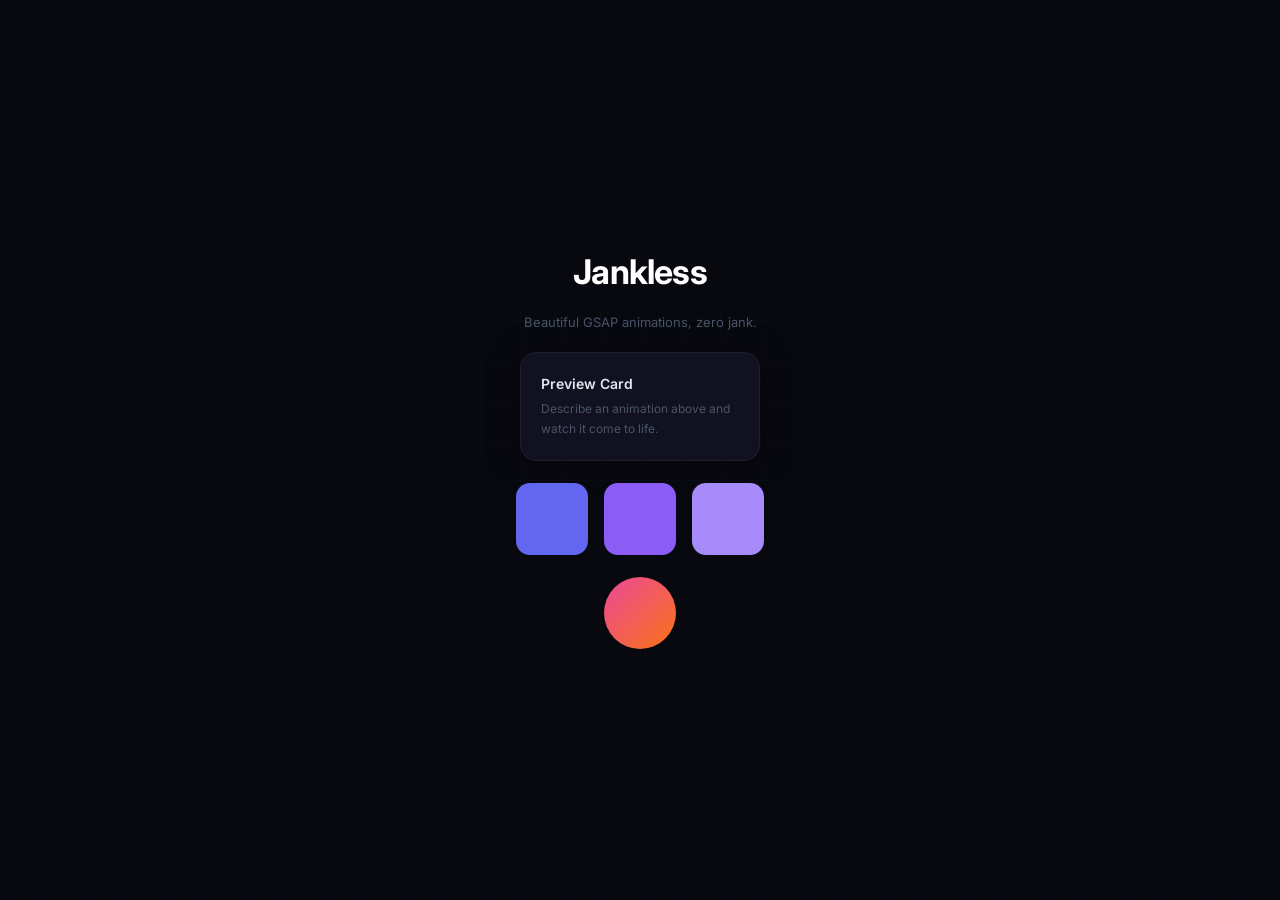
==== sandbox.html @ 8af08072 "Add light/dark mode toggle with localStorage persistence" ====
<!DOCTYPE html>
<html lang="en">
<head>
  <meta charset="UTF-8">
  <meta name="viewport" content="width=device-width, initial-scale=1.0">
  <title>Jankless Canvas</title>
  <link rel="preconnect" href="https://fonts.googleapis.com">
  <link href="https://fonts.googleapis.com/css2?family=Inter:wght@400;500;600;700&display=swap" rel="stylesheet">
  <style>
    *, *::before, *::after { margin: 0; padding: 0; box-sizing: border-box; }

    body {
      background: #08080f;
      font-family: 'Inter', -apple-system, sans-serif;
      display: flex;
      align-items: center;
      justify-content: center;
      min-height: 100vh;
      overflow: hidden;
      -webkit-font-smoothing: antialiased;
      transition: background 0.2s;
    }

    /* Subtle grid background */
    body::before {
      content: '';
      position: fixed;
      inset: 0;
      background-image:
        linear-gradient(rgba(99,102,241,0.04) 1px, transparent 1px),
        linear-gradient(90deg, rgba(99,102,241,0.04) 1px, transparent 1px);
      background-size: 40px 40px;
      pointer-events: none;
      transition: background-image 0.2s;
    }

    /* ─── Light mode ──────────────────────────────── */

    body[data-theme="light"] {
      background: #f0f4f8;
    }

    body[data-theme="light"]::before {
      background-image:
        linear-gradient(rgba(0,0,0,0.05) 1px, transparent 1px),
        linear-gradient(90deg, rgba(0,0,0,0.05) 1px, transparent 1px);
    }

    body[data-theme="light"] #heading {
      color: #1a202c;
    }

    body[data-theme="light"] #subtext {
      color: #64748b;
    }

    body[data-theme="light"] #card {
      background: #ffffff;
      border-color: #dde3ec;
      box-shadow: 0 4px 24px rgba(0,0,0,0.07);
    }

    body[data-theme="light"] .card-title {
      color: #1a202c;
    }

    body[data-theme="light"] .card-body {
      color: #64748b;
    }

    #stage {
      display: flex;
      flex-direction: column;
      align-items: center;
      justify-content: center;
      gap: 22px;
      padding: 48px 40px;
      width: 100%;
      min-height: 100vh;
      position: relative;
    }

    #heading {
      font-size: 34px;
      font-weight: 700;
      color: #ffffff;
      letter-spacing: -0.8px;
      text-align: center;
    }

    #subtext {
      font-size: 13px;
      color: #4a5568;
      text-align: center;
      max-width: 280px;
    }

    #card {
      width: 240px;
      background: #111120;
      border: 1px solid #1e1e32;
      border-radius: 16px;
      padding: 22px 20px;
      box-shadow: 0 4px 32px rgba(0,0,0,0.4);
    }

    .card-title {
      color: #e2e8f0;
      font-size: 14px;
      font-weight: 600;
      margin-bottom: 7px;
    }

    .card-body {
      color: #4a5568;
      font-size: 12px;
      line-height: 1.6;
    }

    #boxes {
      display: flex;
      gap: 16px;
      align-items: center;
    }

    .box {
      width: 72px;
      height: 72px;
      border-radius: 14px;
      flex-shrink: 0;
    }

    #box1 { background: #6366f1; }
    #box2 { background: #8b5cf6; }
    #box3 { background: #a78bfa; }

    #circle {
      width: 72px;
      height: 72px;
      border-radius: 50%;
      background: linear-gradient(135deg, #ec4899 0%, #f97316 100%);
      flex-shrink: 0;
    }
  </style>
</head>
<body>
  <div id="stage">
    <div id="heading">Jankless</div>
    <div id="subtext">Beautiful GSAP animations, zero jank.</div>
    <div id="card">
      <div class="card-title">Preview Card</div>
      <div class="card-body">Describe an animation above and watch it come to life.</div>
    </div>
    <div id="boxes">
      <div class="box" id="box1"></div>
      <div class="box" id="box2"></div>
      <div class="box" id="box3"></div>
    </div>
    <div id="circle"></div>
  </div>

  <script src="https://cdnjs.cloudflare.com/ajax/libs/gsap/3.12.2/gsap.min.js"></script>
  <script>
    const TARGETS = ['#heading', '#subtext', '#card', '.card-title', '.card-body', '#box1', '#box2', '#box3', '#circle', '#boxes', '#stage'];

    let _timeScale = 1;

    function resetAll() {
      gsap.killTweensOf('*');
      TARGETS.forEach(sel => {
        const el = document.querySelector(sel);
        if (el) gsap.set(el, { clearProps: 'all' });
      });
    }

    window.addEventListener('message', function(e) {
      if (!e.data || !e.data.type) return;

      if (e.data.type === 'RUN_ANIMATION') {
        resetAll();
        gsap.globalTimeline.play();
        gsap.globalTimeline.timeScale(_timeScale);
        try {
          // eslint-disable-next-line no-new-func
          const fn = new Function('gsap', e.data.code);
          fn(gsap);
          window.parent.postMessage({ type: 'ANIMATION_OK' }, '*');
        } catch (err) {
          window.parent.postMessage({ type: 'ANIMATION_ERROR', error: err.message }, '*');
        }
      }

      if (e.data.type === 'RESET') {
        resetAll();
        gsap.globalTimeline.play();
        gsap.globalTimeline.timeScale(_timeScale);
        window.parent.postMessage({ type: 'RESET_OK' }, '*');
      }

      if (e.data.type === 'PAUSE') {
        gsap.globalTimeline.pause();
      }

      if (e.data.type === 'PLAY') {
        gsap.globalTimeline.play();
      }

      if (e.data.type === 'SET_TIMESCALE') {
        _timeScale = e.data.value;
        gsap.globalTimeline.timeScale(_timeScale);
      }

      if (e.data.type === 'SET_THEME') {
        document.body.setAttribute('data-theme', e.data.theme);
      }
    });
  </script>
</body>
</html>
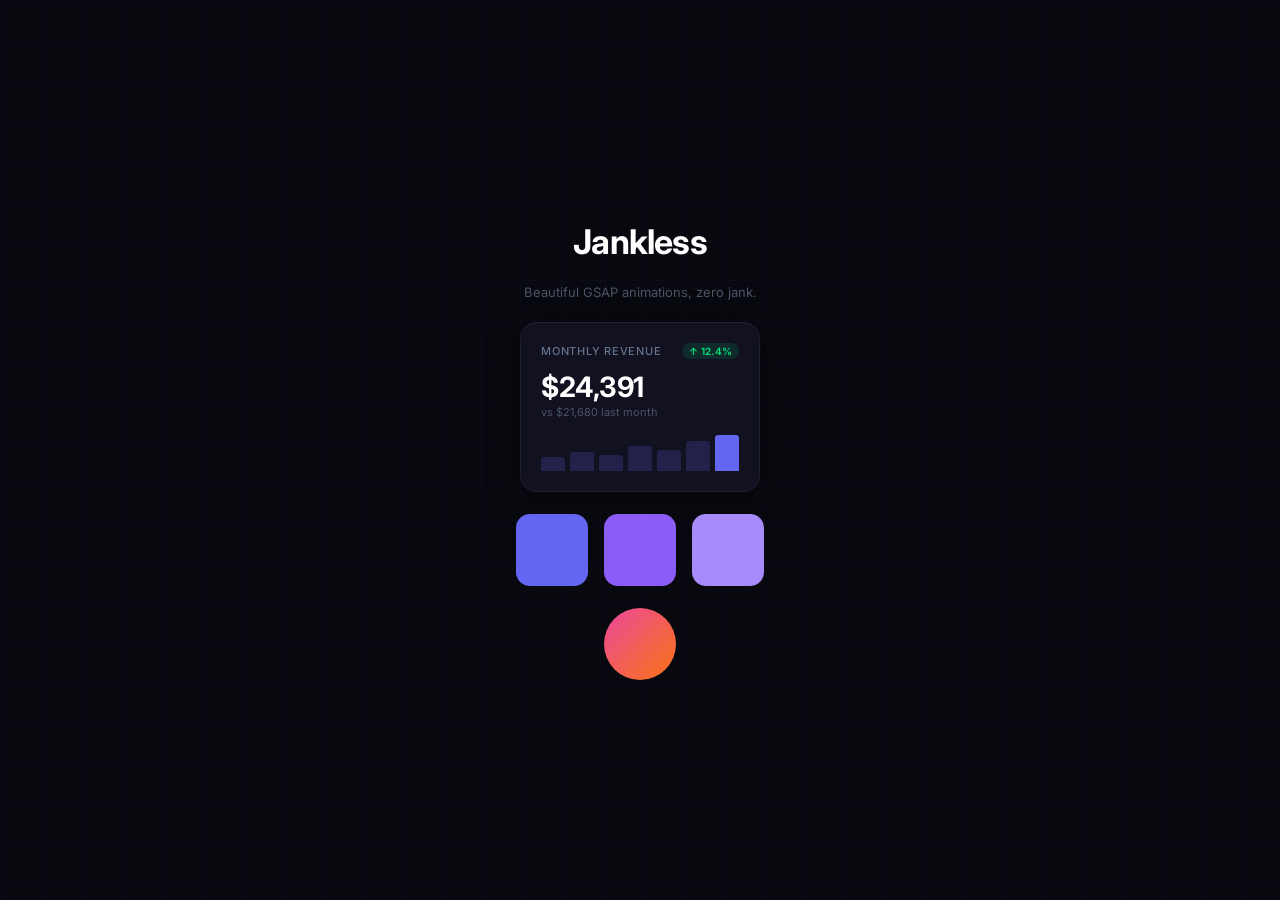
==== commit 80e77a12: "Redesign card as dashboard stat widget with metric, trend badge, and mini bar chart" ====
--- a/sandbox.html
+++ b/sandbox.html
@@ -60,13 +60,11 @@
       box-shadow: 0 4px 24px rgba(0,0,0,0.07);
     }
 
-    body[data-theme="light"] .card-title {
-      color: #1a202c;
-    }
-
-    body[data-theme="light"] .card-body {
-      color: #64748b;
-    }
+    body[data-theme="light"] .card-label { color: #94a3b8; }
+    body[data-theme="light"] .card-metric { color: #1a202c; }
+    body[data-theme="light"] .card-sub { color: #94a3b8; }
+    body[data-theme="light"] .card-bar { background: rgba(99,102,241,0.15); }
+    body[data-theme="light"] .card-bar.active { background: #6366f1; }
 
     #stage {
       display: flex;
@@ -100,21 +98,66 @@
       background: #111120;
       border: 1px solid #1e1e32;
       border-radius: 16px;
-      padding: 22px 20px;
+      padding: 20px;
       box-shadow: 0 4px 32px rgba(0,0,0,0.4);
     }
 
-    .card-title {
-      color: #e2e8f0;
-      font-size: 14px;
+    .card-header {
+      display: flex;
+      justify-content: space-between;
+      align-items: center;
+      margin-bottom: 14px;
+    }
+
+    .card-label {
+      font-size: 11px;
+      font-weight: 500;
+      text-transform: uppercase;
+      letter-spacing: 0.07em;
+      color: #64748b;
+    }
+
+    .card-badge {
+      background: rgba(0,230,122,0.12);
+      color: #00e67a;
+      font-size: 10px;
       font-weight: 600;
-      margin-bottom: 7px;
-    }
-
-    .card-body {
+      padding: 2px 7px;
+      border-radius: 20px;
+      letter-spacing: 0.02em;
+    }
+
+    .card-metric {
+      font-size: 28px;
+      font-weight: 700;
+      color: #ffffff;
+      letter-spacing: -0.5px;
+      line-height: 1;
+      margin-bottom: 4px;
+    }
+
+    .card-sub {
+      font-size: 11px;
       color: #4a5568;
-      font-size: 12px;
-      line-height: 1.6;
+      margin-bottom: 16px;
+    }
+
+    .card-bars {
+      display: flex;
+      align-items: flex-end;
+      gap: 5px;
+      height: 36px;
+    }
+
+    .card-bar {
+      flex: 1;
+      background: rgba(99,102,241,0.2);
+      border-radius: 3px 3px 0 0;
+      min-height: 4px;
+    }
+
+    .card-bar.active {
+      background: #6366f1;
     }
 
     #boxes {
@@ -140,6 +183,11 @@
       border-radius: 50%;
       background: linear-gradient(135deg, #ec4899 0%, #f97316 100%);
       flex-shrink: 0;
+    }
+
+    @media (max-width: 768px) {
+      #heading, #subtext { display: none; }
+      #stage { gap: 16px; padding: 24px 20px; }
     }
   </style>
 </head>
@@ -148,8 +196,21 @@
     <div id="heading">Jankless</div>
     <div id="subtext">Beautiful GSAP animations, zero jank.</div>
     <div id="card">
-      <div class="card-title">Preview Card</div>
-      <div class="card-body">Describe an animation above and watch it come to life.</div>
+      <div class="card-header">
+        <span class="card-label">Monthly Revenue</span>
+        <span class="card-badge">↑ 12.4%</span>
+      </div>
+      <div class="card-metric">$24,391</div>
+      <div class="card-sub">vs $21,680 last month</div>
+      <div class="card-bars">
+        <div class="card-bar" style="height:38%"></div>
+        <div class="card-bar" style="height:52%"></div>
+        <div class="card-bar" style="height:44%"></div>
+        <div class="card-bar" style="height:68%"></div>
+        <div class="card-bar" style="height:57%"></div>
+        <div class="card-bar" style="height:82%"></div>
+        <div class="card-bar active" style="height:100%"></div>
+      </div>
     </div>
     <div id="boxes">
       <div class="box" id="box1"></div>
@@ -161,7 +222,7 @@
 
   <script src="https://cdnjs.cloudflare.com/ajax/libs/gsap/3.12.2/gsap.min.js"></script>
   <script>
-    const TARGETS = ['#heading', '#subtext', '#card', '.card-title', '.card-body', '#box1', '#box2', '#box3', '#circle', '#boxes', '#stage'];
+    const TARGETS = ['#heading', '#subtext', '#card', '.card-header', '.card-label', '.card-badge', '.card-metric', '.card-sub', '.card-bars', '.card-bar', '#box1', '#box2', '#box3', '#circle', '#boxes', '#stage'];
 
     let _timeScale = 1;
 
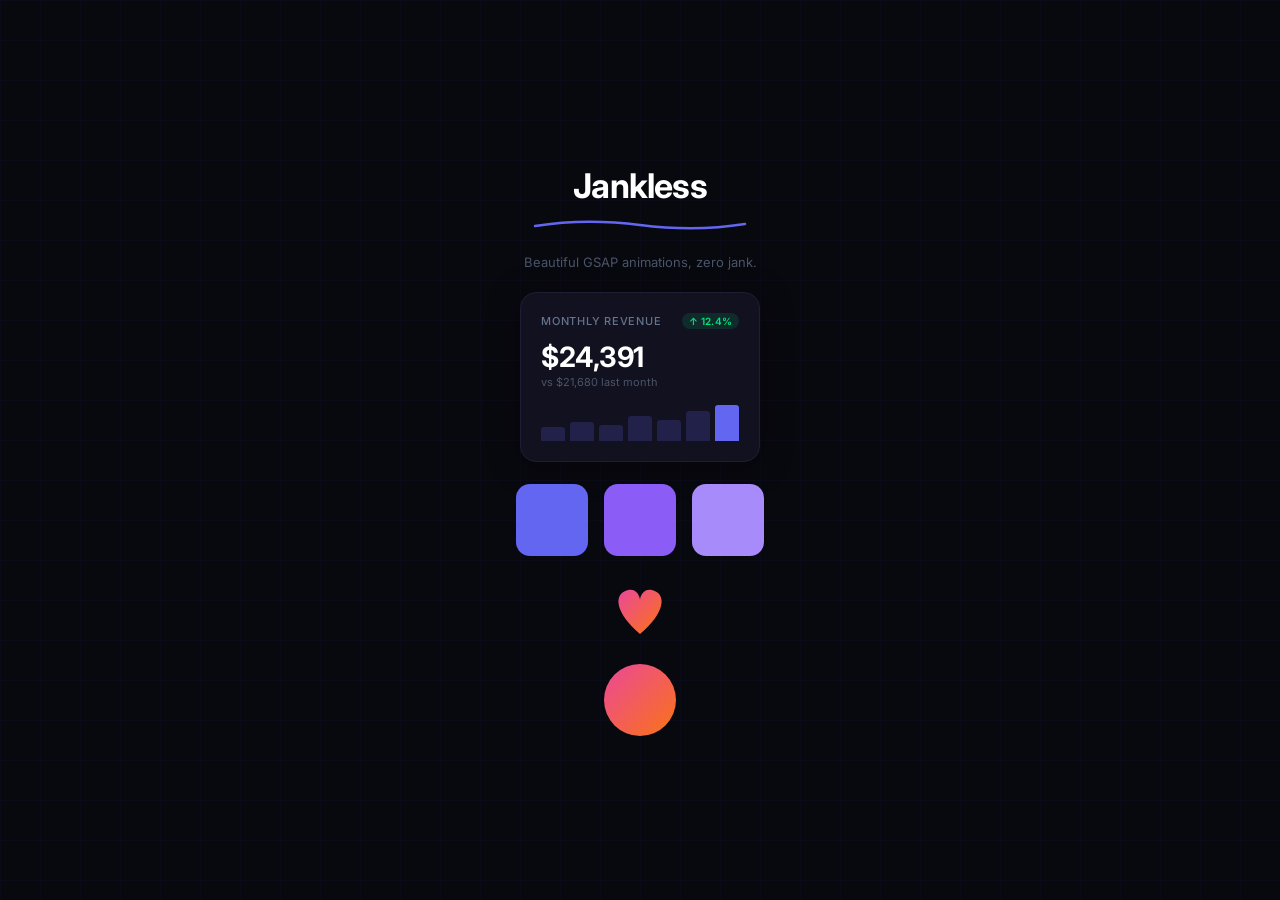
==== commit 72894bda: "Wire in 12 GSAP plugins + ease curve visualizer + new SVG targets - /vendor/: SplitText, DrawSVG, Mo" ====
--- a/sandbox.html
+++ b/sandbox.html
@@ -185,15 +185,74 @@
       flex-shrink: 0;
     }
 
-    @media (max-width: 768px) {
-      #heading, #subtext { display: none; }
-      #stage { gap: 16px; padding: 24px 20px; }
+    /* Target 7 — Underline (for DrawSVG demos) */
+    #underline-svg {
+      display: block;
+      margin-top: -10px;
+      overflow: visible;
+    }
+    #underline {
+      stroke: #6366f1;
+      stroke-width: 2.5;
+      fill: none;
+      stroke-linecap: round;
+    }
+    body[data-theme="light"] #underline { stroke: #6366f1; }
+
+    /* Target 8 — Morph Shape (for MorphSVG demos) */
+    #morph-svg {
+      display: block;
+      overflow: visible;
+    }
+    #morph-shape {
+      fill: url(#morph-grad);
+    }
+
+    /* Compact layout when the canvas iframe gets narrow.
+       NOTE: only collapse padding/gap — keep all elements visible
+       so they stay valid animation targets. */
+    @media (max-width: 520px) {
+      #stage { gap: 14px; padding: 20px 16px; }
+      #heading { font-size: 26px; }
+      #subtext { font-size: 12px; }
+    }
+
+    /* ─── Target highlight overlay ────────────────────────────────── */
+    #jl-highlight-layer {
+      position: fixed;
+      inset: 0;
+      pointer-events: none;
+      z-index: 9999;
+    }
+    .jl-highlight {
+      position: absolute;
+      border: 2px dashed #6366f1;
+      border-radius: 6px;
+      background: rgba(99,102,241,0.07);
+      box-shadow:
+        0 0 0 1px rgba(99,102,241,0.25),
+        0 0 20px rgba(99,102,241,0.45);
+      animation: jl-pulse 1.4s ease-in-out infinite;
+    }
+    @keyframes jl-pulse {
+      0%, 100% { opacity: 1; }
+      50%      { opacity: 0.55; }
+    }
+    body[data-theme="light"] .jl-highlight {
+      background: rgba(99,102,241,0.1);
+      box-shadow:
+        0 0 0 1px rgba(99,102,241,0.35),
+        0 0 16px rgba(99,102,241,0.35);
     }
   </style>
 </head>
 <body>
   <div id="stage">
     <div id="heading">Jankless</div>
+    <!-- Target 7 — Underline path (DrawSVG demos) -->
+    <svg id="underline-svg" width="220" height="14" viewBox="0 0 220 14" xmlns="http://www.w3.org/2000/svg">
+      <path id="underline" d="M5 8 Q 55 0, 110 7 T 215 6"/>
+    </svg>
     <div id="subtext">Beautiful GSAP animations, zero jank.</div>
     <div id="card">
       <div class="card-header">
@@ -217,64 +276,278 @@
       <div class="box" id="box2"></div>
       <div class="box" id="box3"></div>
     </div>
+    <!-- Target 8 — Morph shape (MorphSVG demos). Default: heart -->
+    <svg id="morph-svg" width="64" height="64" viewBox="0 0 64 64" xmlns="http://www.w3.org/2000/svg">
+      <defs>
+        <linearGradient id="morph-grad" x1="0" y1="0" x2="1" y2="1">
+          <stop offset="0%" stop-color="#ec4899"/>
+          <stop offset="100%" stop-color="#f97316"/>
+        </linearGradient>
+      </defs>
+      <path id="morph-shape" d="M32 56 C 8 36, 4 16, 20 12 C 28 10, 32 18, 32 22 C 32 18, 36 10, 44 12 C 60 16, 56 36, 32 56 Z"/>
+    </svg>
     <div id="circle"></div>
   </div>
 
+  <!-- GSAP core -->
   <script src="https://cdnjs.cloudflare.com/ajax/libs/gsap/3.12.2/gsap.min.js"></script>
+  <!-- Bonus + free plugins (self-hosted, see /vendor/) -->
+  <script src="vendor/EasePack.min.js"></script>
+  <script src="vendor/CustomEase.min.js"></script>
+  <script src="vendor/CustomBounce.min.js"></script>
+  <script src="vendor/CustomWiggle.min.js"></script>
+  <script src="vendor/SplitText.min.js"></script>
+  <script src="vendor/Flip.min.js"></script>
+  <script src="vendor/MotionPathPlugin.min.js"></script>
+  <script src="vendor/DrawSVGPlugin.min.js"></script>
+  <script src="vendor/MorphSVGPlugin.min.js"></script>
+  <script src="vendor/Physics2DPlugin.min.js"></script>
+  <script src="vendor/ScrambleTextPlugin.min.js"></script>
+  <script src="vendor/TextPlugin.min.js"></script>
   <script>
-    const TARGETS = ['#heading', '#subtext', '#card', '.card-header', '.card-label', '.card-badge', '.card-metric', '.card-sub', '.card-bars', '.card-bar', '#box1', '#box2', '#box3', '#circle', '#boxes', '#stage'];
+    // Register every plugin we expect to use. Wrapped in try so a missing
+    // file (e.g. user hasn't dropped one in /vendor/) only logs and keeps
+    // the rest working.
+    function safeReg(name, obj) {
+      if (typeof obj !== 'undefined') {
+        try { gsap.registerPlugin(obj); }
+        catch (e) { console.warn('[Jankless] failed to register', name, e); }
+      } else {
+        console.info('[Jankless] plugin not loaded:', name);
+      }
+    }
+    safeReg('CustomEase',         window.CustomEase);
+    safeReg('CustomBounce',       window.CustomBounce);
+    safeReg('CustomWiggle',       window.CustomWiggle);
+    safeReg('SplitText',          window.SplitText);
+    safeReg('Flip',               window.Flip);
+    safeReg('MotionPathPlugin',   window.MotionPathPlugin);
+    safeReg('DrawSVGPlugin',      window.DrawSVGPlugin);
+    safeReg('MorphSVGPlugin',     window.MorphSVGPlugin);
+    safeReg('Physics2DPlugin',    window.Physics2DPlugin);
+    safeReg('ScrambleTextPlugin', window.ScrambleTextPlugin);
+    safeReg('TextPlugin',         window.TextPlugin);
+
+    const TARGETS = ['#heading', '#subtext', '#card', '.card-header', '.card-label', '.card-badge', '.card-metric', '.card-sub', '.card-bars', '.card-bar', '#box1', '#box2', '#box3', '#circle', '#boxes', '#stage', '#underline', '#underline-svg', '#morph-shape', '#morph-svg'];
+
+    // Capture the original morph path so we can revert across runs
+    const _morphOriginal = (() => {
+      const el = document.getElementById('morph-shape');
+      return el ? el.getAttribute('d') : null;
+    })();
+    const _underlineOriginal = (() => {
+      const el = document.getElementById('underline');
+      return el ? el.getAttribute('d') : null;
+    })();
 
     let _timeScale = 1;
+    let _master    = null;       // master timeline that wraps user code
+    let _loop      = false;
+    let _yoyo      = false;
+    let _lastCode  = '';
+    let _scrubbing = false;       // user is dragging the scrubber
 
     function resetAll() {
+      if (_master) {
+        _master.kill();
+        _master = null;
+      }
       gsap.killTweensOf('*');
       TARGETS.forEach(sel => {
         const el = document.querySelector(sel);
         if (el) gsap.set(el, { clearProps: 'all' });
       });
+      // Restore SVG path data so morph/draw demos can re-run cleanly
+      const morph = document.getElementById('morph-shape');
+      if (morph && _morphOriginal) morph.setAttribute('d', _morphOriginal);
+      const underline = document.getElementById('underline');
+      if (underline && _underlineOriginal) underline.setAttribute('d', _underlineOriginal);
+      // Revert SplitText if it injected wrappers
+      try {
+        document.querySelectorAll('.split-revert-marker').forEach(s => s.remove?.());
+      } catch (_) {}
+    }
+
+    function postProgress() {
+      if (!_master) return;
+      const dur = _master.duration() || 0;
+      const t   = _master.time();
+      const p   = dur > 0 ? Math.min(t / dur, 1) : 0;
+      window.parent.postMessage({
+        type: 'PROGRESS',
+        progress: p,
+        time: t,
+        duration: dur,
+      }, '*');
+    }
+
+    /**
+     * Run user code inside a master timeline.
+     *
+     * We monkey-patch gsap.to/from/fromTo/set/timeline so any tween the
+     * user creates is added to our master timeline instead of going
+     * straight to the global one. This gives us a single handle to
+     * scrub, loop, and yoyo over the whole animation.
+     */
+    function runUserCode(code) {
+      resetAll();
+
+      _master = gsap.timeline({
+        repeat: _loop ? -1 : 0,
+        yoyo:   _yoyo,
+        onUpdate: postProgress,
+        onRepeat: postProgress,
+        onComplete: postProgress,
+      });
+      _master.timeScale(_timeScale);
+
+      // Save originals
+      const _to       = gsap.to;
+      const _from     = gsap.from;
+      const _fromTo   = gsap.fromTo;
+      const _set      = gsap.set;
+      const _timeline = gsap.timeline;
+
+      // Patch — route everything through the master timeline
+      gsap.to     = function (target, vars)            { return _master.to(target, vars); };
+      gsap.from   = function (target, vars)            { return _master.from(target, vars); };
+      gsap.fromTo = function (target, fromVars, toVars){ return _master.fromTo(target, fromVars, toVars); };
+      gsap.set    = function (target, vars)            { return _master.set(target, vars); };
+      gsap.timeline = function (vars) {
+        const child = _timeline.call(gsap, vars);
+        _master.add(child);
+        return child;
+      };
+
+      try {
+        // eslint-disable-next-line no-new-func
+        const fn = new Function('gsap', code);
+        fn(gsap);
+        window.parent.postMessage({
+          type: 'ANIMATION_OK',
+          duration: _master.duration(),
+        }, '*');
+      } catch (err) {
+        window.parent.postMessage({ type: 'ANIMATION_ERROR', error: err.message }, '*');
+      } finally {
+        // Restore originals
+        gsap.to       = _to;
+        gsap.from     = _from;
+        gsap.fromTo   = _fromTo;
+        gsap.set      = _set;
+        gsap.timeline = _timeline;
+      }
+
+      postProgress();
     }
 
     window.addEventListener('message', function(e) {
       if (!e.data || !e.data.type) return;
 
-      if (e.data.type === 'RUN_ANIMATION') {
-        resetAll();
-        gsap.globalTimeline.play();
-        gsap.globalTimeline.timeScale(_timeScale);
-        try {
-          // eslint-disable-next-line no-new-func
-          const fn = new Function('gsap', e.data.code);
-          fn(gsap);
-          window.parent.postMessage({ type: 'ANIMATION_OK' }, '*');
-        } catch (err) {
-          window.parent.postMessage({ type: 'ANIMATION_ERROR', error: err.message }, '*');
-        }
-      }
-
-      if (e.data.type === 'RESET') {
-        resetAll();
-        gsap.globalTimeline.play();
-        gsap.globalTimeline.timeScale(_timeScale);
-        window.parent.postMessage({ type: 'RESET_OK' }, '*');
-      }
-
-      if (e.data.type === 'PAUSE') {
-        gsap.globalTimeline.pause();
-      }
-
-      if (e.data.type === 'PLAY') {
-        gsap.globalTimeline.play();
-      }
-
-      if (e.data.type === 'SET_TIMESCALE') {
-        _timeScale = e.data.value;
-        gsap.globalTimeline.timeScale(_timeScale);
-      }
-
-      if (e.data.type === 'SET_THEME') {
-        document.body.setAttribute('data-theme', e.data.theme);
+      switch (e.data.type) {
+
+        case 'RUN_ANIMATION':
+          _lastCode = e.data.code;
+          runUserCode(e.data.code);
+          break;
+
+        case 'RESET':
+          resetAll();
+          window.parent.postMessage({ type: 'RESET_OK' }, '*');
+          window.parent.postMessage({ type: 'PROGRESS', progress: 0, time: 0, duration: 0 }, '*');
+          break;
+
+        case 'PAUSE':
+          if (_master) _master.pause();
+          break;
+
+        case 'PLAY':
+          if (_master) _master.play();
+          break;
+
+        case 'SET_TIMESCALE':
+          _timeScale = e.data.value;
+          if (_master) _master.timeScale(_timeScale);
+          break;
+
+        case 'SET_PROGRESS':
+          if (_master) {
+            _scrubbing = !!e.data.scrubbing;
+            if (_scrubbing) _master.pause();
+            _master.progress(Math.max(0, Math.min(1, e.data.value)));
+          }
+          break;
+
+        case 'SCRUB_END':
+          _scrubbing = false;
+          if (_master && e.data.resume) _master.play();
+          break;
+
+        case 'SET_LOOP':
+          _loop = !!e.data.value;
+          // Re-run so the new repeat setting takes effect
+          if (_lastCode) runUserCode(_lastCode);
+          break;
+
+        case 'SET_YOYO':
+          _yoyo = !!e.data.value;
+          if (_lastCode) runUserCode(_lastCode);
+          break;
+
+        case 'SET_THEME':
+          document.body.setAttribute('data-theme', e.data.theme);
+          break;
+
+        case 'HIGHLIGHT_TARGET':
+          highlightTargets(e.data.selector);
+          break;
+
+        case 'UNHIGHLIGHT_TARGET':
+          clearHighlights();
+          break;
       }
     });
+
+    // ─── Hover highlight overlay ──────────────────────────────────────────
+    let _hlLayer = null;
+    function ensureHlLayer() {
+      if (_hlLayer && document.body.contains(_hlLayer)) return _hlLayer;
+      _hlLayer = document.createElement('div');
+      _hlLayer.id = 'jl-highlight-layer';
+      document.body.appendChild(_hlLayer);
+      return _hlLayer;
+    }
+    function clearHighlights() {
+      if (_hlLayer) _hlLayer.innerHTML = '';
+    }
+    function highlightTargets(selector) {
+      clearHighlights();
+      if (!selector) return;
+      let els;
+      try { els = document.querySelectorAll(selector); }
+      catch (_) { return; }
+      const layer = ensureHlLayer();
+      els.forEach(el => {
+        const r = el.getBoundingClientRect();
+        if (r.width === 0 && r.height === 0) return;
+        const hl = document.createElement('div');
+        hl.className = 'jl-highlight';
+        const pad = 4;
+        hl.style.left   = (r.left   - pad) + 'px';
+        hl.style.top    = (r.top    - pad) + 'px';
+        hl.style.width  = (r.width  + pad * 2) + 'px';
+        hl.style.height = (r.height + pad * 2) + 'px';
+        layer.appendChild(hl);
+      });
+    }
+    // Recompute on resize so highlights track layout changes
+    window.addEventListener('resize', () => {
+      // No stored selector — parent re-sends on hover. Just clear stale rects.
+      clearHighlights();
+    });
+
+    // Tell the parent we're ready
+    window.parent.postMessage({ type: 'SANDBOX_READY' }, '*');
   </script>
 </body>
 </html>
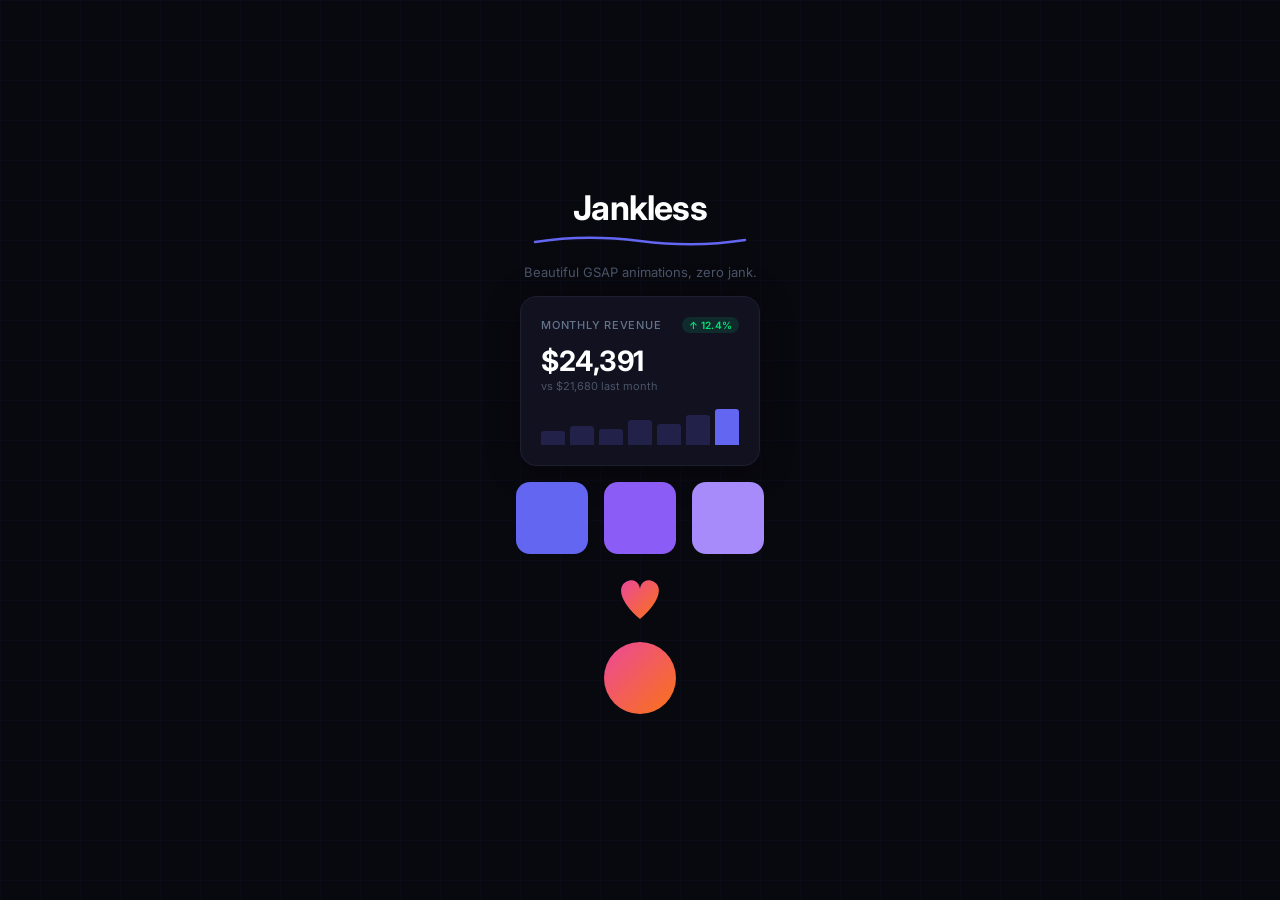
==== commit 23e35c80: "Fix Target 6 (and any off-screen target) not appearing on hover - Stage was overflowing the iframe v" ====
--- a/sandbox.html
+++ b/sandbox.html
@@ -13,13 +13,16 @@
       background: #08080f;
       font-family: 'Inter', -apple-system, sans-serif;
       display: flex;
-      align-items: center;
+      align-items: flex-start;
       justify-content: center;
       min-height: 100vh;
-      overflow: hidden;
+      overflow-y: auto;       /* allow scroll if stage is taller than viewport */
+      overflow-x: hidden;
       -webkit-font-smoothing: antialiased;
       transition: background 0.2s;
     }
+    body::-webkit-scrollbar { width: 6px; }
+    body::-webkit-scrollbar-thumb { background: rgba(99,102,241,0.25); border-radius: 3px; }
 
     /* Subtle grid background */
     body::before {
@@ -71,8 +74,8 @@
       flex-direction: column;
       align-items: center;
       justify-content: center;
-      gap: 22px;
-      padding: 48px 40px;
+      gap: 16px;
+      padding: 28px 32px;
       width: 100%;
       min-height: 100vh;
       position: relative;
@@ -277,7 +280,7 @@
       <div class="box" id="box3"></div>
     </div>
     <!-- Target 8 — Morph shape (MorphSVG demos). Default: heart -->
-    <svg id="morph-svg" width="64" height="64" viewBox="0 0 64 64" xmlns="http://www.w3.org/2000/svg">
+    <svg id="morph-svg" width="56" height="56" viewBox="0 0 64 64" xmlns="http://www.w3.org/2000/svg">
       <defs>
         <linearGradient id="morph-grad" x1="0" y1="0" x2="1" y2="1">
           <stop offset="0%" stop-color="#ec4899"/>
@@ -520,7 +523,7 @@
     function clearHighlights() {
       if (_hlLayer) _hlLayer.innerHTML = '';
     }
-    function highlightTargets(selector) {
+    function drawRectsForSelector(selector) {
       clearHighlights();
       if (!selector) return;
       let els;
@@ -540,6 +543,29 @@
         layer.appendChild(hl);
       });
     }
+
+    function highlightTargets(selector) {
+      if (!selector) { clearHighlights(); return; }
+      let els;
+      try { els = document.querySelectorAll(selector); }
+      catch (_) { return; }
+
+      // If the first match is off-screen, scroll it into view first,
+      // then draw the highlights at their post-scroll positions.
+      const first = els[0];
+      if (first) {
+        const r = first.getBoundingClientRect();
+        const offTop    = r.top < 0;
+        const offBottom = r.bottom > window.innerHeight;
+        if (offTop || offBottom) {
+          first.scrollIntoView({ behavior: 'smooth', block: 'center' });
+          // Wait a moment for the smooth scroll to land before drawing
+          setTimeout(() => drawRectsForSelector(selector), 320);
+          return;
+        }
+      }
+      drawRectsForSelector(selector);
+    }
     // Recompute on resize so highlights track layout changes
     window.addEventListener('resize', () => {
       // No stored selector — parent re-sends on hover. Just clear stale rects.
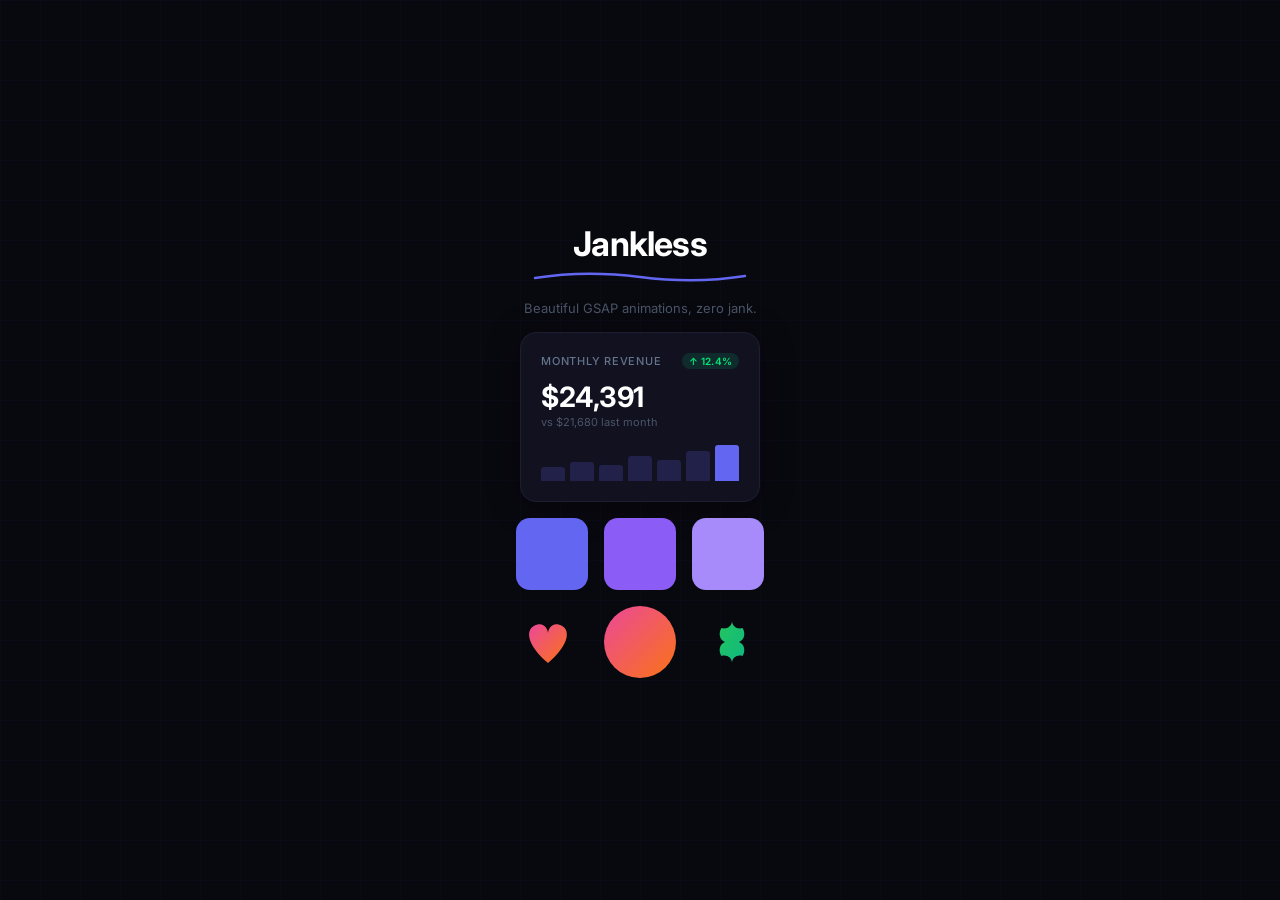
==== commit 69bb1cf3: "Bottom row: Morph Heart | Hero Circle | Morph Clover (Target 9) - Wrapped morph-shape, circle, and n" ====
--- a/sandbox.html
+++ b/sandbox.html
@@ -202,14 +202,20 @@
     }
     body[data-theme="light"] #underline { stroke: #6366f1; }
 
-    /* Target 8 — Morph Shape (for MorphSVG demos) */
-    #morph-svg {
+    /* Targets 8 + 9 — Morph Shapes, sit on either side of the Hero Circle */
+    #symbol-row {
+      display: flex;
+      align-items: center;
+      justify-content: center;
+      gap: 28px;
+    }
+    #morph-svg, #morph-svg-2 {
       display: block;
       overflow: visible;
-    }
-    #morph-shape {
-      fill: url(#morph-grad);
-    }
+      flex-shrink: 0;
+    }
+    #morph-shape   { fill: url(#morph-grad); }
+    #morph-shape-2 { fill: url(#morph-grad-2); }
 
     /* Compact layout when the canvas iframe gets narrow.
        NOTE: only collapse padding/gap — keep all elements visible
@@ -279,17 +285,32 @@
       <div class="box" id="box2"></div>
       <div class="box" id="box3"></div>
     </div>
-    <!-- Target 8 — Morph shape (MorphSVG demos). Default: heart -->
-    <svg id="morph-svg" width="56" height="56" viewBox="0 0 64 64" xmlns="http://www.w3.org/2000/svg">
-      <defs>
-        <linearGradient id="morph-grad" x1="0" y1="0" x2="1" y2="1">
-          <stop offset="0%" stop-color="#ec4899"/>
-          <stop offset="100%" stop-color="#f97316"/>
-        </linearGradient>
-      </defs>
-      <path id="morph-shape" d="M32 56 C 8 36, 4 16, 20 12 C 28 10, 32 18, 32 22 C 32 18, 36 10, 44 12 C 60 16, 56 36, 32 56 Z"/>
-    </svg>
-    <div id="circle"></div>
+    <!-- Bottom row: Morph Heart (Target 8) — Hero Circle (Target 6) — Morph Clover (Target 9) -->
+    <div id="symbol-row">
+      <!-- Target 8 — Morph Heart -->
+      <svg id="morph-svg" width="56" height="56" viewBox="0 0 64 64" xmlns="http://www.w3.org/2000/svg">
+        <defs>
+          <linearGradient id="morph-grad" x1="0" y1="0" x2="1" y2="1">
+            <stop offset="0%" stop-color="#ec4899"/>
+            <stop offset="100%" stop-color="#f97316"/>
+          </linearGradient>
+        </defs>
+        <path id="morph-shape" d="M32 56 C 8 36, 4 16, 20 12 C 28 10, 32 18, 32 22 C 32 18, 36 10, 44 12 C 60 16, 56 36, 32 56 Z"/>
+      </svg>
+
+      <div id="circle"></div>
+
+      <!-- Target 9 — Morph Clover -->
+      <svg id="morph-svg-2" width="56" height="56" viewBox="0 0 64 64" xmlns="http://www.w3.org/2000/svg">
+        <defs>
+          <linearGradient id="morph-grad-2" x1="0" y1="0" x2="1" y2="1">
+            <stop offset="0%" stop-color="#22c55e"/>
+            <stop offset="100%" stop-color="#10b981"/>
+          </linearGradient>
+        </defs>
+        <path id="morph-shape-2" d="M32 8 C32 14 38 18 44 16 C48 22 46 30 40 32 C46 34 48 42 44 48 C38 46 32 50 32 56 C32 50 26 46 20 48 C16 42 18 34 24 32 C18 30 16 22 20 16 C26 18 32 14 32 8 Z"/>
+      </svg>
+    </div>
   </div>
 
   <!-- GSAP core -->
@@ -331,17 +352,16 @@
     safeReg('ScrambleTextPlugin', window.ScrambleTextPlugin);
     safeReg('TextPlugin',         window.TextPlugin);
 
-    const TARGETS = ['#heading', '#subtext', '#card', '.card-header', '.card-label', '.card-badge', '.card-metric', '.card-sub', '.card-bars', '.card-bar', '#box1', '#box2', '#box3', '#circle', '#boxes', '#stage', '#underline', '#underline-svg', '#morph-shape', '#morph-svg'];
-
-    // Capture the original morph path so we can revert across runs
-    const _morphOriginal = (() => {
-      const el = document.getElementById('morph-shape');
+    const TARGETS = ['#heading', '#subtext', '#card', '.card-header', '.card-label', '.card-badge', '.card-metric', '.card-sub', '.card-bars', '.card-bar', '#box1', '#box2', '#box3', '#circle', '#boxes', '#stage', '#underline', '#underline-svg', '#morph-shape', '#morph-svg', '#morph-shape-2', '#morph-svg-2', '#symbol-row'];
+
+    // Capture the original SVG path data so we can revert across runs
+    const _capturePath = id => {
+      const el = document.getElementById(id);
       return el ? el.getAttribute('d') : null;
-    })();
-    const _underlineOriginal = (() => {
-      const el = document.getElementById('underline');
-      return el ? el.getAttribute('d') : null;
-    })();
+    };
+    const _morphOriginal     = _capturePath('morph-shape');
+    const _morph2Original    = _capturePath('morph-shape-2');
+    const _underlineOriginal = _capturePath('underline');
 
     let _timeScale = 1;
     let _master    = null;       // master timeline that wraps user code
@@ -363,6 +383,8 @@
       // Restore SVG path data so morph/draw demos can re-run cleanly
       const morph = document.getElementById('morph-shape');
       if (morph && _morphOriginal) morph.setAttribute('d', _morphOriginal);
+      const morph2 = document.getElementById('morph-shape-2');
+      if (morph2 && _morph2Original) morph2.setAttribute('d', _morph2Original);
       const underline = document.getElementById('underline');
       if (underline && _underlineOriginal) underline.setAttribute('d', _underlineOriginal);
       // Revert SplitText if it injected wrappers
